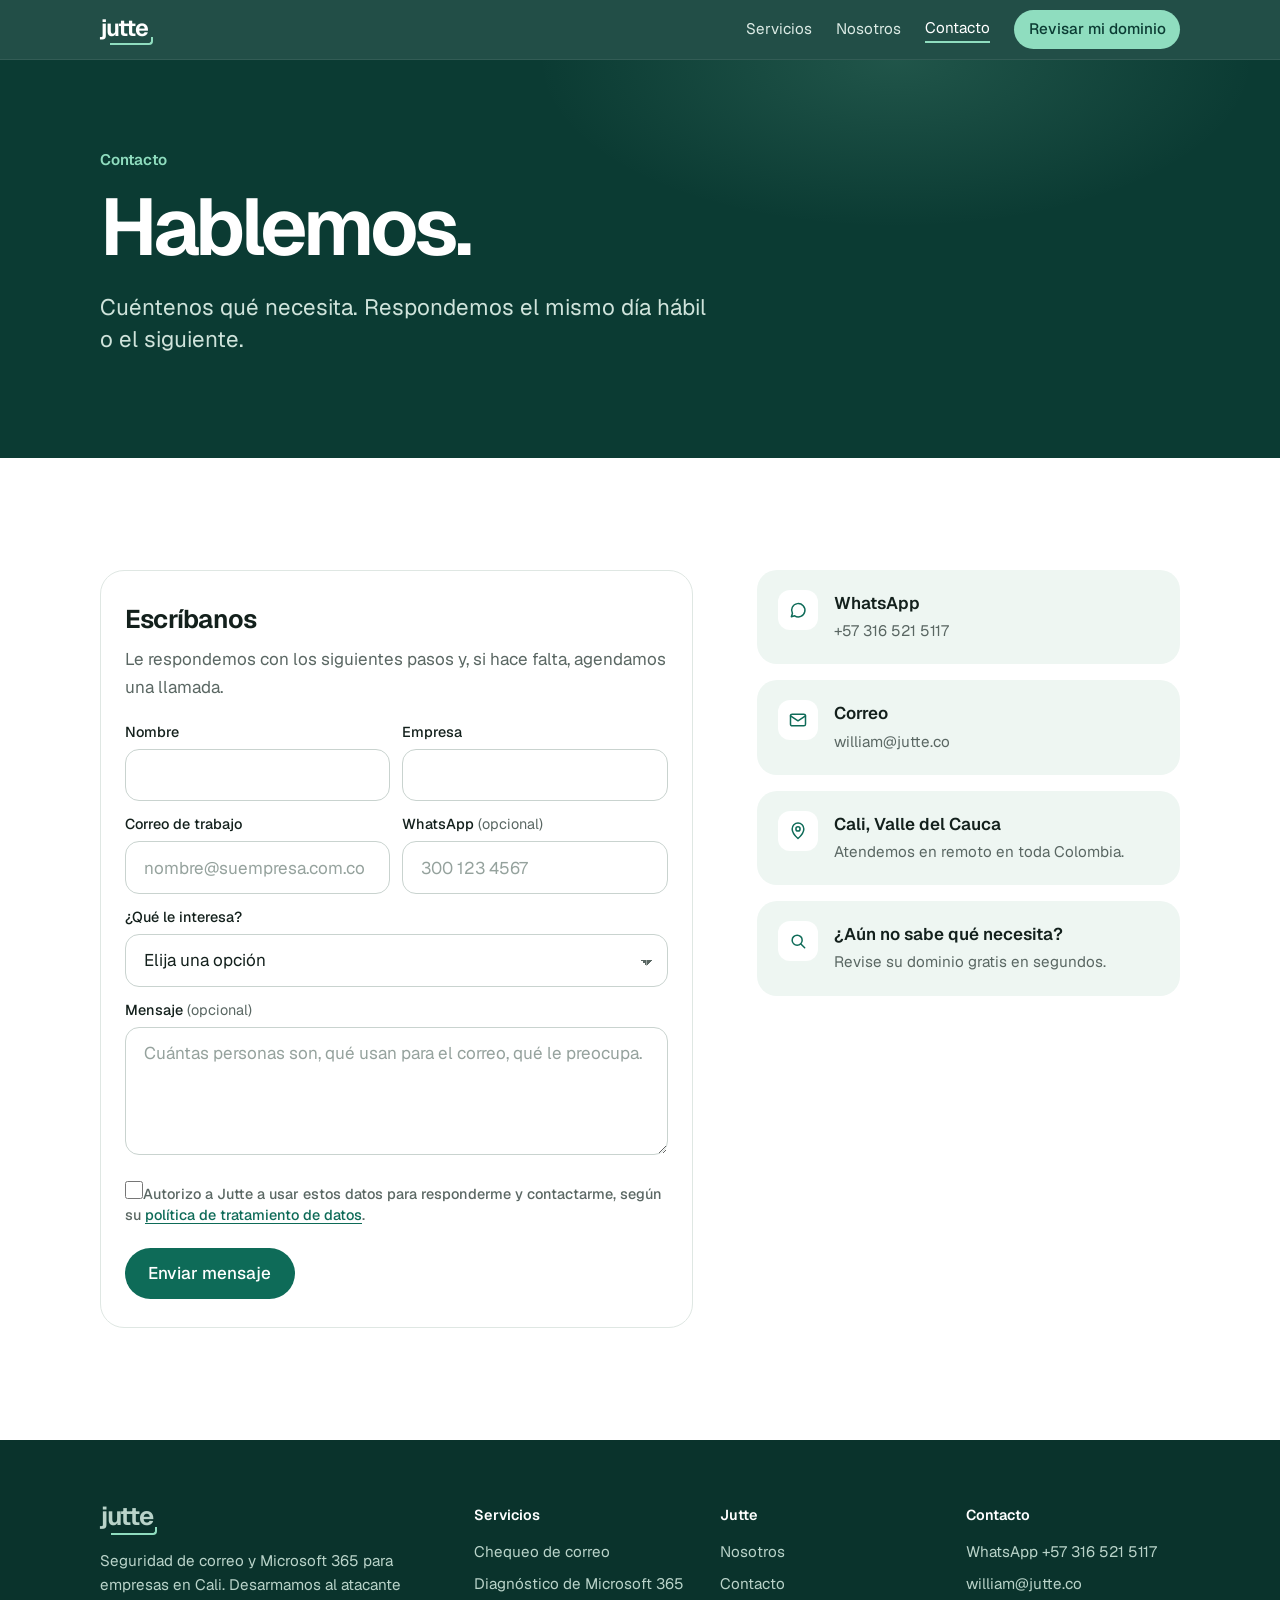
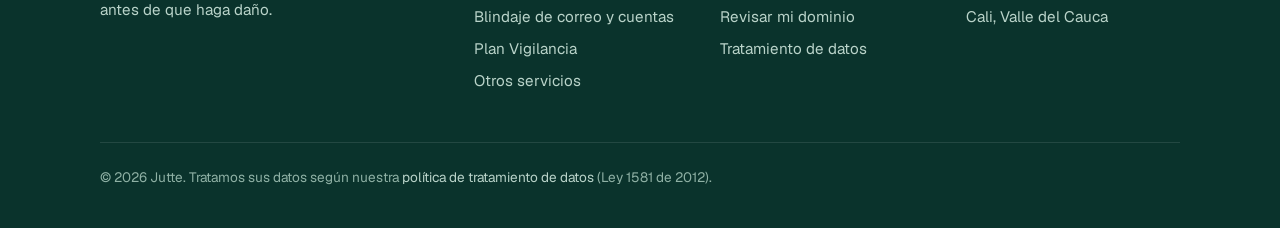
==== contacto.html @ 3c8eb1bf "Sitio de varias páginas: servicios, nosotros, contacto" ====
<!doctype html>
<html lang="es-CO">
<head>
<meta charset="utf-8">
<meta name="viewport" content="width=device-width, initial-scale=1">
<meta http-equiv="Content-Security-Policy" content="default-src 'none'; script-src 'self'; style-src 'self'; font-src 'self'; img-src 'self' data:; connect-src https://dns.google; base-uri 'none'; form-action 'none'">
<meta name="referrer" content="no-referrer">
<title>Contacto | Jutte</title>
<meta name="description" content="Escríbanos por el formulario, WhatsApp o correo. Respondemos el mismo día hábil o el siguiente.">
<link rel="canonical" href="https://jutte.co/contacto.html">
<meta property="og:title" content="Contacto | Jutte">
<meta property="og:description" content="Escríbanos por el formulario, WhatsApp o correo. Respondemos el mismo día hábil o el siguiente.">
<meta property="og:url" content="https://jutte.co/contacto.html">
<meta property="og:locale" content="es_CO">
<meta property="og:type" content="website">
<meta name="theme-color" content="#0B3B33">
<link rel="icon" href="data:image/svg+xml,%3Csvg xmlns='http://www.w3.org/2000/svg' viewBox='0 0 64 64'%3E%3Crect width='64' height='64' rx='14' fill='%230B3B33'/%3E%3Ccircle cx='35' cy='14' r='4.5' fill='%23fff'/%3E%3Cpath d='M35 25v19q0 9-9 9h-4' stroke='%23fff' stroke-width='7' fill='none' stroke-linecap='round'/%3E%3Cpath d='M14 58h30q4 0 4-4v-6' stroke='%238FDDBF' stroke-width='4' fill='none' stroke-linecap='round'/%3E%3C/svg%3E">
<link rel="preload" href="assets/geist.woff2" as="font" type="font/woff2" crossorigin>
<link rel="stylesheet" href="assets/site.css">
<script src="assets/boot.js"></script>
<script src="assets/site.js" defer></script>
</head>
<body>
<a class="skip" href="#main">Saltar al contenido</a>
<header class="site-head">
  <div class="wrap bar">
    <a class="brand" href="./" aria-label="Jutte, inicio">jutte</a>
    <button class="menu-btn" type="button" aria-expanded="false" aria-controls="menu">Menú</button>
    <nav class="menu" id="menu" aria-label="Principal"><a href="servicios.html">Servicios</a><a href="nosotros.html">Nosotros</a><a href="contacto.html" aria-current="page">Contacto</a><a class="pill" href="./#revisar">Revisar mi dominio</a></nav>
  </div>
</header>

<main id="main">
  <section class="page-hero" aria-labelledby="page-title">
    <div class="wrap">
      <p class="kicker">Contacto</p>
      <h1 class="title" id="page-title">Hablemos.</h1>
      <p class="lede">Cuéntenos qué necesita. Respondemos el mismo día hábil o el siguiente.</p>
    </div>
  </section>

  <section class="band" aria-label="Formas de contacto">
    <div class="wrap contact-grid">
      <div class="panel">
        <h2>Escríbanos</h2>
        <p>Le respondemos con los siguientes pasos y, si hace falta, agendamos una llamada.</p>
        <form data-lead="contacto" novalidate>
          <div class="form-grid two">
            <div><label for="c-nombre">Nombre</label><input class="field" id="c-nombre" name="nombre" autocomplete="name"></div>
            <div><label for="c-empresa">Empresa</label><input class="field" id="c-empresa" name="empresa" autocomplete="organization"></div>
            <div><label for="c-correo">Correo de trabajo</label><input class="field" id="c-correo" name="correo" type="email" autocomplete="email" placeholder="nombre@suempresa.com.co"></div>
            <div><label for="c-wa">WhatsApp <span class="opt">(opcional)</span></label><input class="field" id="c-wa" name="whatsapp" type="tel" autocomplete="tel" placeholder="300 123 4567"></div>
            <div class="full"><label for="c-servicio">¿Qué le interesa?</label>
              <select class="field" id="c-servicio" name="servicio">
                <option value="">Elija una opción</option>
                <option value="Chequeo de correo">Chequeo de correo gratis</option>
                <option value="Diagnóstico de Microsoft 365">Diagnóstico de Microsoft 365</option>
                <option value="Blindaje de correo y cuentas">Blindaje de correo y cuentas</option>
                <option value="Plan Vigilancia">Plan Vigilancia</option>
                <option value="Portátiles y celulares protegidos">Portátiles y celulares protegidos</option>
                <option value="Datos confidenciales y Ley 1581">Datos confidenciales y Ley 1581</option>
                <option value="Capacitación para su equipo">Capacitación para su equipo</option>
                <option value="Ayuda ante un incidente">Ayuda ante un incidente</option>
                <option value="Otro">Otro</option>
              </select>
            </div>
            <div class="full"><label for="c-mensaje">Mensaje <span class="opt">(opcional)</span></label><textarea class="field" id="c-mensaje" name="mensaje" placeholder="Cuántas personas son, qué usan para el correo, qué le preocupa."></textarea></div>
            <label class="consent full"><input type="checkbox" name="consentimiento"><span>Autorizo a Jutte a usar estos datos para responderme y contactarme, según su <a href="privacidad.html">política de tratamiento de datos</a>.</span></label>
          </div>
          <p class="msg" role="alert" hidden></p>
          <div class="form-actions"><button class="btn btn-green" type="submit">Enviar mensaje</button></div>
        </form>
        <div class="done" role="status" hidden></div>
      </div>

      <div class="ways">
        <a class="way" href="https://wa.me/573165215117?text=Hola%2C%20quiero%20proteger%20el%20correo%20de%20mi%20empresa." rel="noopener">
          <span class="ico" aria-hidden="true"><svg width="20" height="20" viewBox="0 0 24 24" fill="none" stroke="currentColor" stroke-width="1.8" stroke-linecap="round" stroke-linejoin="round"><path d="M4 20l1.3-3.9A8 8 0 1 1 8 19z"/></svg></span>
          <div><strong>WhatsApp</strong><span>+57 316 521 5117</span></div>
        </a>
        <a class="way" href="mailto:william@jutte.co">
          <span class="ico" aria-hidden="true"><svg width="20" height="20" viewBox="0 0 24 24" fill="none" stroke="currentColor" stroke-width="1.8" stroke-linecap="round" stroke-linejoin="round"><rect x="3" y="5" width="18" height="14" rx="2"/><path d="M3 7l9 6 9-6"/></svg></span>
          <div><strong>Correo</strong><span>william@jutte.co</span></div>
        </a>
        <div class="way">
          <span class="ico" aria-hidden="true"><svg width="20" height="20" viewBox="0 0 24 24" fill="none" stroke="currentColor" stroke-width="1.8" stroke-linecap="round" stroke-linejoin="round"><path d="M12 21s-7-6.2-7-11.5a7 7 0 0 1 14 0C19 14.8 12 21 12 21z"/><circle cx="12" cy="9.5" r="2.5"/></svg></span>
          <div><strong>Cali, Valle del Cauca</strong><span>Atendemos en remoto en toda Colombia.</span></div>
        </div>
        <a class="way" href="./#revisar">
          <span class="ico" aria-hidden="true"><svg width="20" height="20" viewBox="0 0 24 24" fill="none" stroke="currentColor" stroke-width="1.8" stroke-linecap="round" stroke-linejoin="round"><circle cx="11" cy="11" r="6"/><path d="M20 20l-4.5-4.5"/></svg></span>
          <div><strong>¿Aún no sabe qué necesita?</strong><span>Revise su dominio gratis en segundos.</span></div>
        </a>
      </div>
    </div>
  </section>
</main>

<footer class="site-foot">
  <div class="wrap">
    <div class="foot-grid">
      <div>
        <a class="brand" href="./" aria-label="Jutte, inicio">jutte</a>
        <p>Seguridad de correo y Microsoft 365 para empresas en Cali. Desarmamos al atacante antes de que haga daño.</p>
      </div>
      <div>
        <h2>Servicios</h2>
        <ul>
          <li><a href="servicios.html#chequeo">Chequeo de correo</a></li>
          <li><a href="servicios.html#diagnostico">Diagnóstico de Microsoft 365</a></li>
          <li><a href="servicios.html#blindaje">Blindaje de correo y cuentas</a></li>
          <li><a href="servicios.html#vigilancia">Plan Vigilancia</a></li>
          <li><a href="servicios.html#otros">Otros servicios</a></li>
        </ul>
      </div>
      <div>
        <h2>Jutte</h2>
        <ul>
          <li><a href="nosotros.html">Nosotros</a></li>
          <li><a href="contacto.html">Contacto</a></li>
          <li><a href="./#revisar">Revisar mi dominio</a></li>
          <li><a href="privacidad.html">Tratamiento de datos</a></li>
        </ul>
      </div>
      <div>
        <h2>Contacto</h2>
        <ul>
          <li><a href="https://wa.me/573165215117" rel="noopener">WhatsApp +57 316 521 5117</a></li>
          <li><a href="mailto:william@jutte.co">william@jutte.co</a></li>
          <li>Cali, Valle del Cauca</li>
        </ul>
      </div>
    </div>
    <div class="foot-legal">
      <p>© 2026 Jutte. Tratamos sus datos según nuestra <a href="privacidad.html">política de tratamiento de datos</a> (Ley 1581 de 2012).</p>
    </div>
  </div>
</footer>
</body>
</html>
---- assets/site.css ----
@font-face {
  font-family: "Geist";
  src: url(geist.woff2) format("woff2");
  font-weight: 100 900; font-style: normal; font-display: swap;
}
:root {
  --forest: #0B3B33;
  --forest-2: #0F4A40;
  --green: #0E6B58;
  --green-deep: #0A5144;
  --jade: #8FDDBF;
  --mint: #EEF6F2;
  --ink: #13201C;
  --muted: #5A6763;
  --line: #DFE7E3;
  --ok: #12805C;
  --warn: #B45309;
  --bad: #C0261A;
  --head: 3.75rem;
  --sans: "Geist", system-ui, -apple-system, "Segoe UI", Roboto, sans-serif;
}
*, *::before, *::after { box-sizing: border-box; }
html { -webkit-text-size-adjust: 100%; scroll-padding-top: calc(var(--head) + 1rem); }
@media (prefers-reduced-motion: no-preference) { html { scroll-behavior: smooth; } }
body { margin: 0; font: 400 1.0625rem/1.6 var(--sans); color: var(--ink); background: #fff; -webkit-font-smoothing: antialiased; }
a { color: var(--green); text-underline-offset: .18em; }
:focus-visible { outline: 2px solid var(--green); outline-offset: 3px; border-radius: 6px; }
img, svg { max-width: 100%; }
.wrap { max-width: 70rem; margin: 0 auto; padding: 0 1.25rem; }
.narrow { max-width: 46rem; }
.center { text-align: center; margin-left: auto; margin-right: auto; }
h1, h2, h3 { font-weight: 650; letter-spacing: -.035em; margin: 0; }
.mega { font-size: clamp(3.2rem, 13vw, 6.6rem); line-height: .98; letter-spacing: -.05em; }
.big { font-size: clamp(2.2rem, 7.5vw, 4.4rem); line-height: 1.03; letter-spacing: -.045em; }
.title { font-size: clamp(2.6rem, 9vw, 5rem); line-height: 1; letter-spacing: -.05em; }
.lede { font-size: clamp(1.15rem, 2.6vw, 1.4rem); line-height: 1.45; }
.lede-gap { margin: 1.25rem 0 0; max-width: 36rem; }
.center.lede-gap { margin-left: auto; margin-right: auto; }
.muted { color: var(--muted); }
.src { font-size: .85rem; color: var(--muted); }
.kicker { font-size: .95rem; font-weight: 600; color: var(--green); margin: 0 0 .9rem; letter-spacing: 0; }
.skip { position: absolute; left: -999px; top: .5rem; background: #fff; padding: .5rem 1rem; border-radius: 8px; z-index: 50; }
.skip:focus { left: .5rem; }
.sr-only { position: absolute; width: 1px; height: 1px; overflow: hidden; clip: rect(0 0 0 0); white-space: nowrap; }

/* Reveal on scroll */
.js [data-reveal] { opacity: 0; transform: translateY(28px); transition: opacity .9s cubic-bezier(.2,.7,.2,1), transform .9s cubic-bezier(.2,.7,.2,1); }
.js [data-reveal].in { opacity: 1; transform: none; }
.js [data-reveal="2"] { transition-delay: .12s; }
.js [data-reveal="3"] { transition-delay: .24s; }
@media (prefers-reduced-motion: reduce) { .js [data-reveal] { opacity: 1; transform: none; transition: none; } }

/* Buttons */
.btn { display: inline-block; font: 500 1.0625rem/1.2 var(--sans); padding: 1rem 1.5rem; border-radius: 999px; border: 1.5px solid transparent; cursor: pointer; text-decoration: none; text-align: center; }
.btn-green { background: var(--green); color: #fff; }
.btn-green:hover { background: var(--green-deep); }
.btn-jade { background: var(--jade); color: var(--forest); }
.btn-jade:hover { background: #A9E8CF; }
.btn-ghost { color: #fff; border-color: rgba(255,255,255,.4); background: transparent; }
.btn-ghost:hover { border-color: #fff; }
.btn-line { color: var(--ink); border-color: #C9D3CF; background: #fff; }
.btn-line:hover { border-color: var(--green); color: var(--green); }
.btn[disabled] { opacity: .7; cursor: progress; }
.actions { display: flex; flex-wrap: wrap; gap: .75rem; margin-top: 2rem; }
.center .actions, .actions.center { justify-content: center; }
.link-arrow { font-weight: 500; text-decoration: none; }
.link-arrow::after { content: " \203A"; }
.link-arrow:hover { text-decoration: underline; }

/* Header */
.site-head { position: sticky; top: 0; z-index: 30; height: var(--head); background: rgba(11,59,51,.9); -webkit-backdrop-filter: saturate(1.4) blur(14px); backdrop-filter: saturate(1.4) blur(14px); border-bottom: 1px solid rgba(255,255,255,.08); }
.bar { display: flex; align-items: center; justify-content: space-between; height: 100%; gap: 1rem; }
.brand { position: relative; color: #fff; text-decoration: none; font-size: 1.45rem; font-weight: 650; letter-spacing: -.04em; line-height: 1; padding-bottom: .12em; }
.brand::after { content: ""; position: absolute; left: .42em; right: -.18em; bottom: -.1em; height: .32em; border: solid var(--jade); border-width: 0 2.5px 2.5px 0; border-bottom-right-radius: 4px; }
.menu { display: flex; align-items: center; gap: 1.5rem; }
.menu a { color: #DCEBE5; text-decoration: none; font-size: .95rem; }
.menu a:hover, .menu a[aria-current="page"] { color: #fff; }
.menu a[aria-current="page"] { box-shadow: inset 0 -2px 0 var(--jade); padding-bottom: .2rem; }
.menu .pill { color: var(--forest); background: var(--jade); padding: .45rem .9rem; border-radius: 999px; font-weight: 500; box-shadow: none; }
.menu .pill:hover { color: var(--forest); background: #A9E8CF; }
.menu-btn { display: none; background: transparent; border: 1.5px solid rgba(255,255,255,.35); color: #fff; border-radius: 999px; padding: .45rem .9rem; font: 500 .95rem var(--sans); cursor: pointer; }
@media (max-width: 47.99rem) {
  .js .menu-btn { display: inline-flex; align-items: center; gap: .5rem; }
  .js .menu { display: none; position: absolute; top: var(--head); left: 0; right: 0; flex-direction: column; align-items: stretch; gap: 0; background: var(--forest); padding: .5rem 1.25rem 1.25rem; border-bottom: 1px solid rgba(255,255,255,.12); }
  .js .menu.open { display: flex; }
  .js .menu a { padding: .9rem 0; font-size: 1.15rem; border-top: 1px solid rgba(255,255,255,.08); }
  .js .menu a[aria-current="page"] { box-shadow: none; color: var(--jade); }
  .js .menu .pill { text-align: center; margin-top: 1rem; padding: .9rem; border-top: 0; }
}
@media (max-width: 47.99rem) { html:not(.js) .menu { gap: .8rem; flex-wrap: wrap; } html:not(.js) .site-head { height: auto; padding: .6rem 0; } }

/* Hero (home) */
.hero { background: var(--forest); color: #fff; min-height: calc(100svh - var(--head)); display: grid; place-items: center; padding: 4rem 0 5rem; overflow: hidden; position: relative; }
.hero::before { content: ""; position: absolute; inset: auto -20% -55% -20%; height: 90%; background: radial-gradient(closest-side, rgba(143,221,191,.22), transparent 70%); pointer-events: none; }
.hero .wrap { position: relative; }
.hero .mega span { display: block; }
.hero .mega .last { color: var(--jade); }
.hero .lede { color: #CFE3DB; margin: 1.75rem auto 0; max-width: 34rem; }

/* Page hero (inner pages) */
.page-hero { background: var(--forest); color: #fff; padding: 5.5rem 0 5rem; position: relative; overflow: hidden; }
.page-hero::before { content: ""; position: absolute; inset: -60% -10% auto 30%; height: 120%; background: radial-gradient(closest-side, rgba(143,221,191,.16), transparent 70%); pointer-events: none; }
.page-hero .wrap { position: relative; }
.page-hero .kicker { color: var(--jade); }
.page-hero .lede { color: #CFE3DB; margin-top: 1.5rem; max-width: 38rem; }

/* Scroll story */
.story { position: relative; background: #fff; }
.story-intro { padding: 6rem 0 2rem; }
.story-grid { position: relative; }
.stage { position: sticky; top: var(--head); z-index: 2; height: 58svh; display: flex; align-items: center; justify-content: center; background: linear-gradient(#fff 88%, rgba(255,255,255,0)); padding: 1rem 0; }
.steps { position: relative; z-index: 1; padding-bottom: 20svh; }
.step { min-height: 62svh; padding-top: 2rem; }
.step .n { font-size: .9rem; font-weight: 600; color: var(--green); margin: 0 0 .5rem; }
.step h3 { font-size: clamp(1.7rem, 5.2vw, 2.6rem); line-height: 1.08; margin-bottom: .75rem; }
.step p { color: var(--muted); font-size: 1.125rem; margin: 0; max-width: 30rem; }
.js .step { opacity: .25; transition: opacity .4s ease; }
.js .step.active { opacity: 1; }
.mail { width: min(25rem, 100%); border: 1.5px solid var(--line); border-radius: 18px; background: #fff; box-shadow: 0 1px 2px rgba(19,32,28,.05), 0 24px 48px -20px rgba(19,32,28,.28); overflow: hidden; font-size: .875rem; transition: border-color .4s ease; }
.banner { display: flex; gap: .65rem; align-items: flex-start; padding: 0 1rem; max-height: 0; opacity: 0; overflow: hidden; transition: max-height .45s ease, opacity .35s ease, padding .45s ease; }
.banner svg { flex: none; margin-top: .15rem; }
.banner strong { display: block; font-weight: 600; }
.banner span { font-size: .8rem; }
.banner-bad { background: #FDEFED; color: #8A1C12; }
.banner-ok { background: #E3F4EC; color: #0A5144; }
.mail-body { padding: .95rem 1.05rem 1.1rem; transition: opacity .45s ease, filter .45s ease; }
.mail-head { border-bottom: 1px solid var(--line); padding-bottom: .65rem; margin-bottom: .75rem; line-height: 1.55; }
.mail-head div { display: grid; grid-template-columns: 3.6rem 1fr; }
.mail-head > div > span { color: var(--muted); }
.mail-head b { font-weight: 500; overflow-wrap: anywhere; }
.mail p { margin: 0 0 .45rem; }
.mail .blur { color: transparent; text-shadow: 0 0 6px rgba(19,32,28,.4); user-select: none; margin: 0; }
.mark { border-radius: 4px; transition: background-color .4s ease, box-shadow .4s ease; }
.mail[data-step="2"] .hl-from, .mail[data-step="3"] .hl-ask { background: #FFE9A8; box-shadow: 0 0 0 3px #FFE9A8; }
.mail[data-step="4"] { border-color: var(--bad); }
.mail[data-step="4"] .banner-bad, .mail[data-step="5"] .banner-ok { max-height: 7rem; opacity: 1; padding: .8rem 1rem; }
.mail[data-step="5"] { border-color: var(--green); }
.mail[data-step="5"] .mail-body { opacity: .35; filter: grayscale(1); }
@media (min-width: 56rem) {
  .story-grid { display: grid; grid-template-columns: 1fr 1fr; gap: 4rem; }
  .stage { order: 2; height: calc(100svh - var(--head)); background: none; }
  .steps { order: 1; padding: 10svh 0 25svh; }
  .step { min-height: 75svh; display: flex; flex-direction: column; justify-content: center; padding-top: 0; }
  .mail { font-size: .95rem; width: min(28rem, 100%); }
}

/* Dark bands */
.band-dark { background: var(--forest); color: #fff; padding: 7rem 0; }
.band-dark .lede, .band-dark p { color: #CFE3DB; }
.band-mint { background: var(--mint); padding: 7rem 0; }
.band { padding: 7rem 0; }
.num-grid { display: grid; gap: 3rem; margin-top: 4rem; }
.num { font-size: clamp(3.6rem, 12vw, 6rem); font-weight: 650; letter-spacing: -.05em; line-height: 1; color: var(--jade); }
.num-grid p { font-size: 1.1rem; margin: .6rem 0 0; max-width: 20rem; }
.band-dark .src { color: #9DBDB1; margin-top: 3.5rem; }
.band-dark .src a { color: #CFE3DB; }
@media (min-width: 56rem) { .num-grid { grid-template-columns: repeat(3, 1fr); } }

/* Row lists (who it's for, principles) */
.rows { list-style: none; padding: 0; margin: 3.5rem 0 0; }
.rows li { padding: 2rem 0; border-top: 1px solid var(--line); display: grid; gap: .5rem; }
.rows li:last-child { border-bottom: 1px solid var(--line); }
.rows h3 { font-size: clamp(1.6rem, 4.6vw, 2.4rem); color: var(--green); line-height: 1.05; }
.rows p { font-size: 1.15rem; line-height: 1.5; margin: 0; max-width: 38rem; }
@media (min-width: 56rem) { .rows li { grid-template-columns: 18rem 1fr; gap: 2rem; align-items: baseline; } }
.band-dark .rows li { border-color: rgba(255,255,255,.14); }
.band-dark .rows h3 { color: var(--jade); }

/* Service cards (home overview) */
.cards { display: grid; gap: 1rem; margin-top: 3.5rem; }
.card { background: #fff; border: 1px solid var(--line); border-radius: 24px; padding: 1.75rem 1.6rem 1.6rem; display: flex; flex-direction: column; text-decoration: none; color: var(--ink); transition: border-color .2s ease, transform .2s ease; }
a.card:hover { border-color: var(--green); transform: translateY(-2px); }
.card .ico { width: 2.75rem; height: 2.75rem; border-radius: 14px; background: var(--mint); color: var(--green); display: grid; place-items: center; margin-bottom: 1.25rem; }
.card h3 { font-size: 1.35rem; line-height: 1.15; letter-spacing: -.025em; margin-bottom: .5rem; }
.card p { margin: 0 0 1rem; color: var(--muted); }
.card .more { margin-top: auto; font-weight: 500; color: var(--green); }
.band-mint .card { border-color: transparent; }
@media (min-width: 40rem) { .cards { grid-template-columns: 1fr 1fr; } }
@media (min-width: 64rem) { .cards.three { grid-template-columns: repeat(3, 1fr); } }

/* Process steps */
.process { list-style: none; padding: 0; margin: 3.5rem 0 0; display: grid; gap: 1rem; counter-reset: p; }
.process li { counter-increment: p; background: var(--forest-2); border-radius: 24px; padding: 1.75rem 1.6rem; display: flex; flex-direction: column; align-items: flex-start; }
.process li::before { content: counter(p); display: block; font-size: 2.4rem; font-weight: 650; color: var(--jade); letter-spacing: -.04em; line-height: 1; margin-bottom: 1rem; }
.process h3 { font-size: 1.3rem; color: #fff; margin-bottom: .4rem; letter-spacing: -.02em; }
.process p { margin: 0 0 1.1rem; font-size: 1rem; }
.process .tag { display: inline-block; margin-top: auto; font-size: .85rem; color: var(--forest); background: var(--jade); border-radius: 999px; padding: .2rem .7rem; font-weight: 500; }
@media (min-width: 40rem) { .process { grid-template-columns: 1fr 1fr; } }
@media (min-width: 64rem) { .process { grid-template-columns: repeat(4, 1fr); } }

/* Checker */
.check { margin: 2.25rem auto 0; max-width: 36rem; text-align: left; }
.check label { display: block; font-weight: 500; margin-bottom: .55rem; }
.check-row { display: flex; flex-wrap: wrap; gap: .6rem; }
.field { font: 400 1.0625rem/1.3 var(--sans); padding: .9rem 1.1rem; border: 1.5px solid #C9D3CF; border-radius: 14px; background: #fff; color: var(--ink); width: 100%; }
.field:focus { border-color: var(--green); outline: none; box-shadow: 0 0 0 4px rgba(14,107,88,.15); }
.field::placeholder { color: #95A29D; }
.check .field { flex: 1 1 15rem; width: auto; min-width: 0; border-radius: 999px; padding: 1rem 1.25rem; font-size: 1.125rem; }
.fine { font-size: .85rem; color: var(--muted); margin: .8rem 0 0; padding-left: .25rem; }
.msg { margin: .9rem 0 0; padding: .8rem 1rem; border: 1px solid #F3C7C1; background: #FDF1EF; color: #7A1A12; border-radius: 14px; font-size: .95rem; }
.msg[hidden] { display: none; }

.result { border: 1px solid var(--line); border-radius: 24px; margin: 1.75rem auto 0; padding: 1.6rem 1.5rem 1.5rem; max-width: 36rem; background: #fff; text-align: left; box-shadow: 0 24px 48px -28px rgba(19,32,28,.3); }
.result[hidden] { display: none; }
.level { display: inline-flex; align-items: center; gap: .5rem; font-weight: 600; font-size: .95rem; border-radius: 999px; padding: .3rem .8rem; }
.level::before { content: ""; width: .6rem; height: .6rem; border-radius: 50%; background: currentColor; }
.level-alto { color: #8A1C12; background: #FDEFED; }
.level-medio { color: #7A3E06; background: #FDF3E3; }
.level-bajo { color: #0A5144; background: #E3F4EC; }
.result h2 { font-size: 1.45rem; line-height: 1.25; letter-spacing: -.025em; margin: .9rem 0 .5rem; }
.result .sub { color: var(--muted); margin: 0; }
.meter { display: flex; gap: .35rem; margin: 1.25rem 0 .5rem; }
.meter span { flex: 1; height: .5rem; border-radius: 99px; background: var(--line); }
.meter.alto span:nth-child(1) { background: var(--bad); }
.meter.medio span:nth-child(2) { background: var(--warn); }
.meter.bajo span:nth-child(3) { background: var(--ok); }
.meter-cap { display: flex; justify-content: space-between; font-size: .8rem; color: var(--muted); margin: 0; }
.weak { margin: 1.25rem 0 0; font-weight: 500; }
.gate { margin-top: 1.5rem; padding-top: 1.5rem; border-top: 1px solid var(--line); }
.gate h3 { font-size: 1.15rem; letter-spacing: -.015em; margin-bottom: .35rem; }
.gate > p { margin: 0 0 1rem; color: var(--muted); }
.form-grid { display: grid; gap: .75rem; }
.form-grid label { display: block; font-size: .9rem; font-weight: 500; margin-bottom: .3rem; }
.form-grid .opt { font-weight: 400; color: var(--muted); }
@media (min-width: 34rem) { .form-grid.two { grid-template-columns: 1fr 1fr; } .form-grid .full { grid-column: 1 / -1; } }
.consent { display: flex; gap: .65rem; align-items: flex-start; font-size: .875rem; color: var(--muted); line-height: 1.45; margin: .25rem 0 0; }
.consent input { width: 1.15rem; height: 1.15rem; margin: .1rem 0 0; accent-color: var(--green); flex: none; }
.form-actions { display: flex; flex-wrap: wrap; gap: .75rem; align-items: center; margin-top: 1.1rem; }
.form-actions .btn { padding: .9rem 1.4rem; }
.done { margin-top: 1rem; padding: 1rem 1.1rem; border-radius: 14px; background: #E3F4EC; color: #0A5144; }
.done[hidden] { display: none; }
textarea.field { min-height: 8rem; resize: vertical; }
select.field { appearance: none; background-image: linear-gradient(45deg, transparent 50%, var(--muted) 50%), linear-gradient(135deg, var(--muted) 50%, transparent 50%); background-position: calc(100% - 1.25rem) 55%, calc(100% - .9rem) 55%; background-size: .35rem .35rem; background-repeat: no-repeat; padding-right: 2.5rem; }
@media (prefers-reduced-motion: no-preference) {
  .result.reveal > * { animation: rise .45s ease-out both; }
  .result.reveal > *:nth-child(2) { animation-delay: .06s; }
  .result.reveal > *:nth-child(3) { animation-delay: .12s; }
  .result.reveal > *:nth-child(n+4) { animation-delay: .18s; }
  @keyframes rise { from { opacity: 0; transform: translateY(8px); } to { opacity: 1; transform: none; } }
}

/* Services page */
.svc { padding: 3.5rem 0; border-top: 1px solid var(--line); display: grid; gap: 1.5rem; }
.svc:first-of-type { border-top: 0; }
.svc .n { font-size: .9rem; font-weight: 600; color: var(--green); margin: 0 0 .6rem; }
.svc h2 { font-size: clamp(1.9rem, 5.5vw, 2.8rem); line-height: 1.05; letter-spacing: -.04em; }
.svc .lead { font-size: 1.2rem; line-height: 1.5; margin: .9rem 0 0; max-width: 34rem; }
.svc ul { margin: 0; padding: 0; list-style: none; }
.svc li { padding: .55rem 0 .55rem 1.7rem; position: relative; border-bottom: 1px solid var(--line); }
.svc li:last-child { border-bottom: 0; }
.svc li::before { content: ""; position: absolute; left: .2rem; top: 1.05rem; width: .7rem; height: .4rem; border: solid var(--green); border-width: 0 0 2px 2px; transform: rotate(-45deg); }
.price-box { background: var(--mint); border-radius: 22px; padding: 1.5rem 1.5rem 1.4rem; align-self: start; }
.price-box .price { font-size: clamp(1.9rem, 5vw, 2.4rem); font-weight: 650; letter-spacing: -.04em; line-height: 1.05; margin: 0 0 .25rem; }
.price-box .price small { font-size: .9rem; font-weight: 500; letter-spacing: 0; color: var(--muted); }
.price-box .time { color: var(--muted); margin: 0 0 1rem; font-size: .95rem; }
.tiers { display: grid; grid-template-columns: 1fr max-content; gap: .3rem 1.25rem; margin: 0 0 1.1rem; font-size: .95rem; }
.tiers dt { color: var(--muted); }
.tiers dd { margin: 0; font-weight: 500; font-variant-numeric: tabular-nums; text-align: right; }
.price-box .btn { width: 100%; padding: .85rem 1rem; }
.price-free { background: var(--forest); color: #fff; }
.price-free .price { color: var(--jade); }
.price-free .time { color: #CFE3DB; }
@media (min-width: 56rem) { .svc { grid-template-columns: 1.35fr 1fr; gap: 3rem; } .svc .body { display: grid; gap: 1.5rem; } }
.svc-mini { display: grid; gap: 1rem; margin-top: 3rem; }
.svc-mini .card .price-tag { margin-top: auto; font-size: .9rem; color: var(--muted); }
@media (min-width: 40rem) { .svc-mini { grid-template-columns: 1fr 1fr; } }
.launch { margin-top: 1rem; padding: 1.5rem 1.75rem; border: 1.5px solid var(--green); border-radius: 24px; }
.launch p { margin: 0 0 .4rem; }
.launch p:last-child { margin: 0; color: var(--muted); }
.launch strong { color: var(--green); font-weight: 600; }

/* FAQ */
.faq { margin-top: 3rem; border-top: 1px solid var(--line); }
.faq details { border-bottom: 1px solid var(--line); }
.faq summary { cursor: pointer; list-style: none; padding: 1.35rem 2.5rem 1.35rem 0; font-size: 1.2rem; font-weight: 500; letter-spacing: -.015em; position: relative; }
.faq summary::-webkit-details-marker { display: none; }
.faq summary::after { content: ""; position: absolute; right: .5rem; top: 1.65rem; width: .6rem; height: .6rem; border: solid var(--green); border-width: 0 2px 2px 0; transform: rotate(45deg); transition: transform .2s ease; }
.faq details[open] summary::after { transform: rotate(-135deg); top: 1.9rem; }
.faq details p { margin: 0 0 1.35rem; color: var(--muted); max-width: 44rem; }

/* Name / jitte */
.jitte { display: block; width: 100%; max-width: 52rem; height: auto; margin: 3.5rem auto 3rem; }
.js .jitte .draw { stroke-dasharray: 1; stroke-dashoffset: 1; transition: stroke-dashoffset 1.8s cubic-bezier(.4,0,.2,1); }
.js .jitte .draw.d2 { transition-delay: .9s; transition-duration: 1s; }
.js .jitte .env { opacity: 0; transform: translateY(-30px) rotate(-6deg); transform-origin: 470px 40px; transition: opacity .6s ease 1.6s, transform .7s cubic-bezier(.2,1.4,.4,1) 1.6s; }
.js .jitte.in .draw { stroke-dashoffset: 0; }
.js .jitte.in .env { opacity: 1; transform: rotate(-6deg); }
@media (prefers-reduced-motion: reduce) { .js .jitte .draw { stroke-dashoffset: 0; transition: none; } .js .jitte .env { opacity: 1; transform: rotate(-6deg); transition: none; } }
.prose p { font-size: 1.2rem; line-height: 1.55; margin: 1.25rem 0 0; }

/* Contact */
.contact-grid { display: grid; gap: 2.5rem; }
@media (min-width: 56rem) { .contact-grid { grid-template-columns: 1.4fr 1fr; gap: 4rem; } }
.panel { border: 1px solid var(--line); border-radius: 24px; padding: 1.75rem 1.5rem; }
.panel h2 { font-size: 1.6rem; letter-spacing: -.03em; margin-bottom: .4rem; }
.panel > p { color: var(--muted); margin: 0 0 1.25rem; }
.ways { display: grid; gap: 1rem; align-content: start; }
.way { display: flex; gap: 1rem; align-items: flex-start; padding: 1.25rem 1.35rem; border-radius: 20px; background: var(--mint); text-decoration: none; color: var(--ink); }
a.way:hover { background: #E2F0E9; }
.way .ico { width: 2.5rem; height: 2.5rem; border-radius: 12px; background: #fff; color: var(--green); display: grid; place-items: center; flex: none; }
.way strong { display: block; font-weight: 600; }
.way span { color: var(--muted); font-size: .95rem; overflow-wrap: anywhere; }

/* Policy document */
.doc { padding: 4rem 0 5rem; }
.doc h2 { font-size: 1.5rem; letter-spacing: -.025em; margin: 2.75rem 0 .75rem; }
.doc p, .doc li { line-height: 1.65; }
.doc .meta { color: var(--muted); margin: 0 0 2rem; }
.doc dl { display: grid; grid-template-columns: max-content 1fr; gap: .5rem 1.5rem; margin: 0; }
.doc dt { color: var(--muted); }
.doc dd { margin: 0; }
.doc .note { background: var(--mint); border-radius: 18px; padding: 1.25rem 1.4rem; }
.doc .note p { margin: 0; }
@media (max-width: 34rem) { .doc dl { grid-template-columns: 1fr; gap: .1rem; } .doc dd { margin-bottom: .75rem; } }

/* Close + footer */
.close { background: var(--forest); color: #fff; padding: 7rem 0; position: relative; overflow: hidden; }
.close::before { content: ""; position: absolute; inset: -40% -20% auto -20%; height: 90%; background: radial-gradient(closest-side, rgba(143,221,191,.18), transparent 70%); pointer-events: none; }
.close .wrap { position: relative; }
.close .lede { color: #CFE3DB; margin: 1.5rem auto 0; max-width: 32rem; }
.site-foot { background: #0A332C; color: #B9D3C9; padding: 4rem 0 2.5rem; font-size: .95rem; }
.foot-grid { display: grid; gap: 2rem; }
.site-foot .brand { font-size: 1.6rem; display: inline-block; margin-bottom: 1rem; }
.site-foot h2 { font-size: .9rem; font-weight: 600; letter-spacing: 0; color: #fff; margin: 0 0 .8rem; }
.site-foot ul { list-style: none; padding: 0; margin: 0; display: grid; gap: .5rem; }
.site-foot a { color: #B9D3C9; text-decoration: none; }
.site-foot a:hover { color: #fff; text-decoration: underline; }
.site-foot p { margin: 0; max-width: 22rem; }
.foot-legal { border-top: 1px solid rgba(255,255,255,.1); margin-top: 3rem; padding-top: 1.5rem; font-size: .85rem; color: #8FB1A5; }
.foot-legal p { max-width: none; }
@media (min-width: 48rem) { .foot-grid { grid-template-columns: 1.6fr 1fr 1fr 1fr; } }
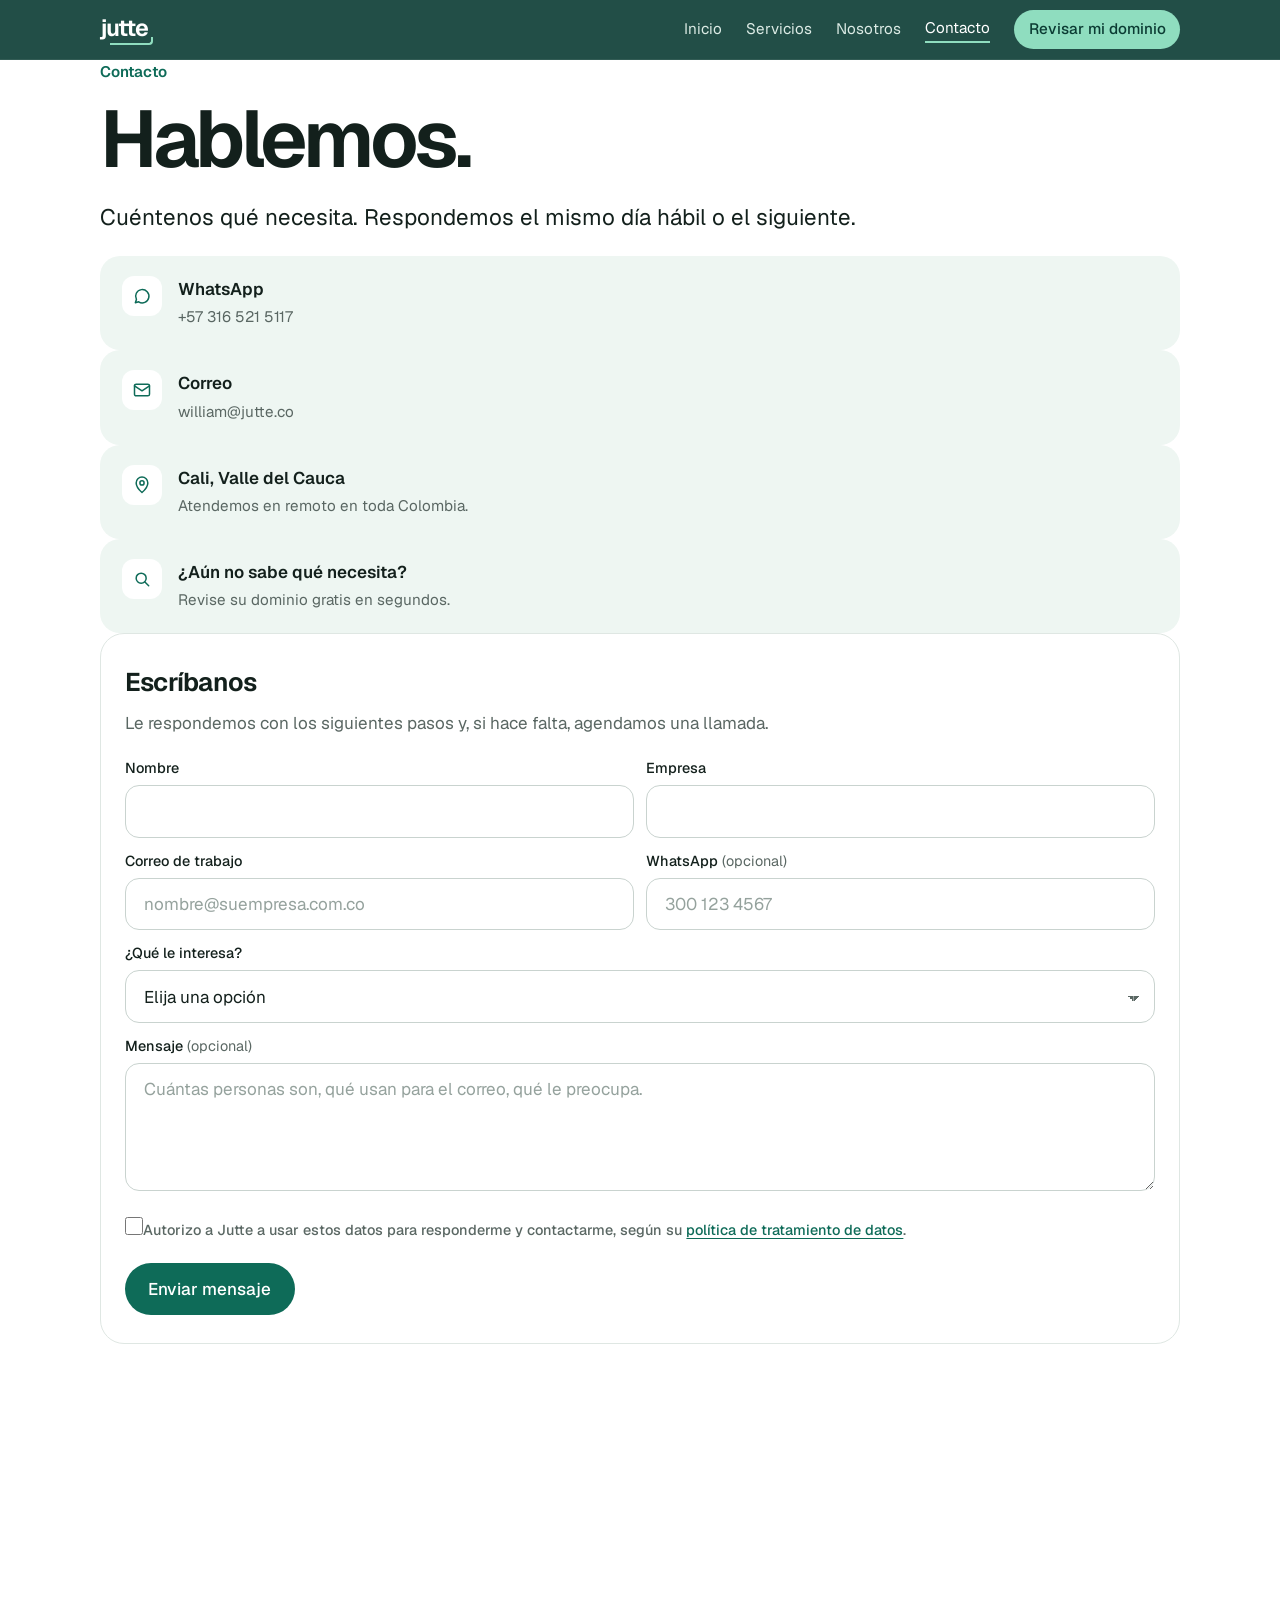
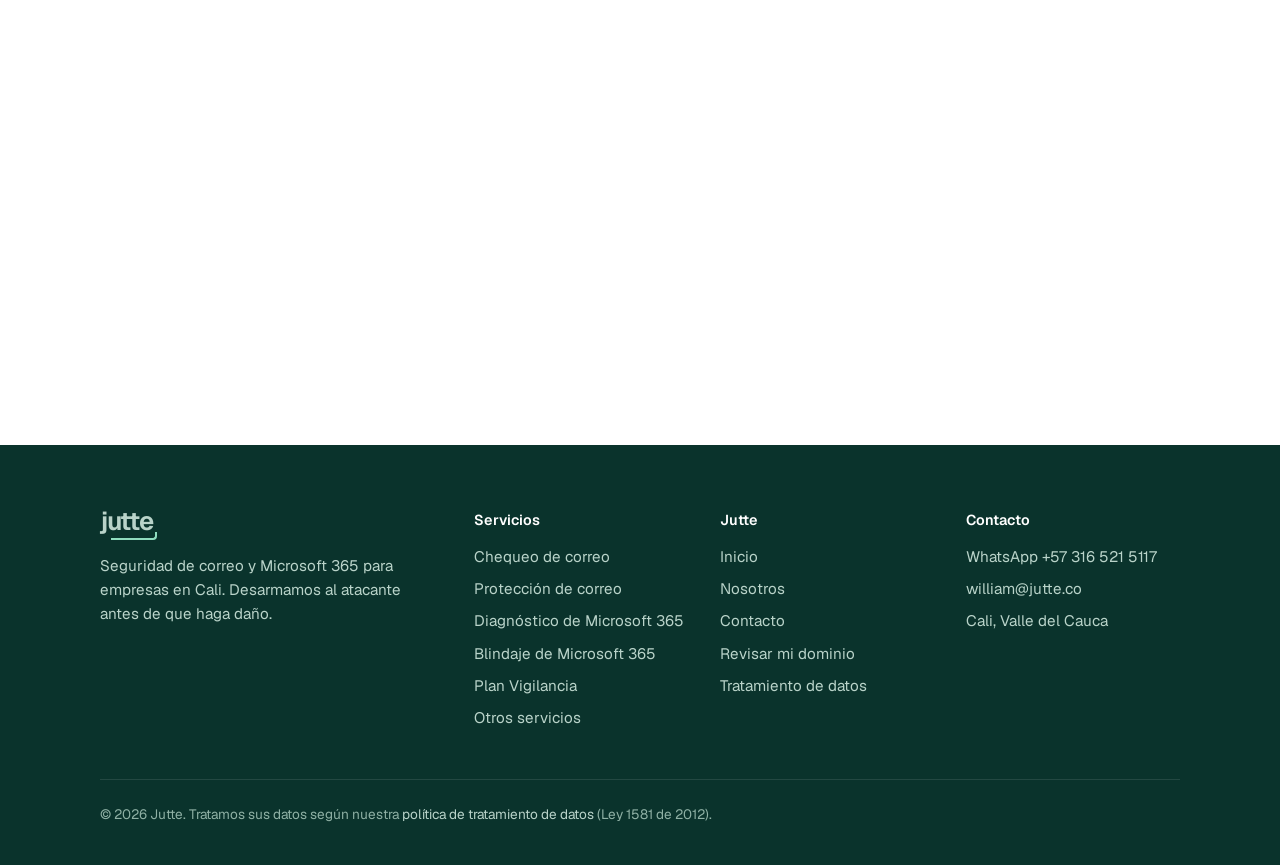
==== commit ff6013f9: "Services ladder, new page layouts, Inicio link" ====
--- a/contacto.html
+++ b/contacto.html
@@ -26,21 +26,37 @@
   <div class="wrap bar">
     <a class="brand" href="./" aria-label="Jutte, inicio">jutte</a>
     <button class="menu-btn" type="button" aria-expanded="false" aria-controls="menu">Menú</button>
-    <nav class="menu" id="menu" aria-label="Principal"><a href="servicios.html">Servicios</a><a href="nosotros.html">Nosotros</a><a href="contacto.html" aria-current="page">Contacto</a><a class="pill" href="./#revisar">Revisar mi dominio</a></nav>
+    <nav class="menu" id="menu" aria-label="Principal"><a href="./">Inicio</a><a href="servicios.html">Servicios</a><a href="nosotros.html">Nosotros</a><a href="contacto.html" aria-current="page">Contacto</a><a class="pill" href="./#revisar">Revisar mi dominio</a></nav>
   </div>
 </header>
 
 <main id="main">
-  <section class="page-hero" aria-labelledby="page-title">
+  <section class="contact-hero" aria-labelledby="page-title">
     <div class="wrap">
-      <p class="kicker">Contacto</p>
-      <h1 class="title" id="page-title">Hablemos.</h1>
-      <p class="lede">Cuéntenos qué necesita. Respondemos el mismo día hábil o el siguiente.</p>
-    </div>
-  </section>
+      <div>
+        <p class="kicker">Contacto</p>
+        <h1 class="title" id="page-title">Hablemos.</h1>
+        <p class="lede">Cuéntenos qué necesita. Respondemos el mismo día hábil o el siguiente.</p>
+        <div class="ways-dark">
+          <a class="way" href="https://wa.me/573165215117?text=Hola%2C%20quiero%20proteger%20el%20correo%20de%20mi%20empresa." rel="noopener">
+            <span class="ico" aria-hidden="true"><svg width="20" height="20" viewBox="0 0 24 24" fill="none" stroke="currentColor" stroke-width="1.8" stroke-linecap="round" stroke-linejoin="round"><path d="M4 20l1.3-3.9A8 8 0 1 1 8 19z"/></svg></span>
+            <div><strong>WhatsApp</strong><span>+57 316 521 5117</span></div>
+          </a>
+          <a class="way" href="mailto:william@jutte.co">
+            <span class="ico" aria-hidden="true"><svg width="20" height="20" viewBox="0 0 24 24" fill="none" stroke="currentColor" stroke-width="1.8" stroke-linecap="round" stroke-linejoin="round"><rect x="3" y="5" width="18" height="14" rx="2"/><path d="M3 7l9 6 9-6"/></svg></span>
+            <div><strong>Correo</strong><span>william@jutte.co</span></div>
+          </a>
+          <div class="way">
+            <span class="ico" aria-hidden="true"><svg width="20" height="20" viewBox="0 0 24 24" fill="none" stroke="currentColor" stroke-width="1.8" stroke-linecap="round" stroke-linejoin="round"><path d="M12 21s-7-6.2-7-11.5a7 7 0 0 1 14 0C19 14.8 12 21 12 21z"/><circle cx="12" cy="9.5" r="2.5"/></svg></span>
+            <div><strong>Cali, Valle del Cauca</strong><span>Atendemos en remoto en toda Colombia.</span></div>
+          </div>
+          <a class="way" href="./#revisar">
+            <span class="ico" aria-hidden="true"><svg width="20" height="20" viewBox="0 0 24 24" fill="none" stroke="currentColor" stroke-width="1.8" stroke-linecap="round" stroke-linejoin="round"><circle cx="11" cy="11" r="6"/><path d="M20 20l-4.5-4.5"/></svg></span>
+            <div><strong>¿Aún no sabe qué necesita?</strong><span>Revise su dominio gratis en segundos.</span></div>
+          </a>
+        </div>
+      </div>
 
-  <section class="band" aria-label="Formas de contacto">
-    <div class="wrap contact-grid">
       <div class="panel">
         <h2>Escríbanos</h2>
         <p>Le respondemos con los siguientes pasos y, si hace falta, agendamos una llamada.</p>
@@ -54,8 +70,9 @@
               <select class="field" id="c-servicio" name="servicio">
                 <option value="">Elija una opción</option>
                 <option value="Chequeo de correo">Chequeo de correo gratis</option>
+                <option value="Protección de correo">Protección de correo</option>
                 <option value="Diagnóstico de Microsoft 365">Diagnóstico de Microsoft 365</option>
-                <option value="Blindaje de correo y cuentas">Blindaje de correo y cuentas</option>
+                <option value="Blindaje de Microsoft 365">Blindaje de Microsoft 365</option>
                 <option value="Plan Vigilancia">Plan Vigilancia</option>
                 <option value="Portátiles y celulares protegidos">Portátiles y celulares protegidos</option>
                 <option value="Datos confidenciales y Ley 1581">Datos confidenciales y Ley 1581</option>
@@ -72,25 +89,17 @@
         </form>
         <div class="done" role="status" hidden></div>
       </div>
+    </div>
+  </section>
 
-      <div class="ways">
-        <a class="way" href="https://wa.me/573165215117?text=Hola%2C%20quiero%20proteger%20el%20correo%20de%20mi%20empresa." rel="noopener">
-          <span class="ico" aria-hidden="true"><svg width="20" height="20" viewBox="0 0 24 24" fill="none" stroke="currentColor" stroke-width="1.8" stroke-linecap="round" stroke-linejoin="round"><path d="M4 20l1.3-3.9A8 8 0 1 1 8 19z"/></svg></span>
-          <div><strong>WhatsApp</strong><span>+57 316 521 5117</span></div>
-        </a>
-        <a class="way" href="mailto:william@jutte.co">
-          <span class="ico" aria-hidden="true"><svg width="20" height="20" viewBox="0 0 24 24" fill="none" stroke="currentColor" stroke-width="1.8" stroke-linecap="round" stroke-linejoin="round"><rect x="3" y="5" width="18" height="14" rx="2"/><path d="M3 7l9 6 9-6"/></svg></span>
-          <div><strong>Correo</strong><span>william@jutte.co</span></div>
-        </a>
-        <div class="way">
-          <span class="ico" aria-hidden="true"><svg width="20" height="20" viewBox="0 0 24 24" fill="none" stroke="currentColor" stroke-width="1.8" stroke-linecap="round" stroke-linejoin="round"><path d="M12 21s-7-6.2-7-11.5a7 7 0 0 1 14 0C19 14.8 12 21 12 21z"/><circle cx="12" cy="9.5" r="2.5"/></svg></span>
-          <div><strong>Cali, Valle del Cauca</strong><span>Atendemos en remoto en toda Colombia.</span></div>
-        </div>
-        <a class="way" href="./#revisar">
-          <span class="ico" aria-hidden="true"><svg width="20" height="20" viewBox="0 0 24 24" fill="none" stroke="currentColor" stroke-width="1.8" stroke-linecap="round" stroke-linejoin="round"><circle cx="11" cy="11" r="6"/><path d="M20 20l-4.5-4.5"/></svg></span>
-          <div><strong>¿Aún no sabe qué necesita?</strong><span>Revise su dominio gratis en segundos.</span></div>
-        </a>
-      </div>
+  <section class="band" aria-labelledby="after-title">
+    <div class="wrap narrow">
+      <h2 class="big" id="after-title" data-reveal>Qué pasa después.</h2>
+      <ol class="timeline">
+        <li data-reveal><span class="dot" aria-hidden="true">1</span><h3>Le respondemos</h3><p>El mismo día hábil o el siguiente, por el medio que prefiera.</p></li>
+        <li data-reveal><span class="dot" aria-hidden="true">2</span><h3>Revisamos su caso</h3><p>Hacemos el chequeo gratis de su dominio y le contamos lo que vemos en una llamada de 20 minutos.</p></li>
+        <li data-reveal><span class="dot" aria-hidden="true">3</span><h3>Le proponemos un paso</h3><p>Con precio fijo y por escrito. Si no le sirve, no pasa nada.</p></li>
+      </ol>
     </div>
   </section>
 </main>
@@ -106,8 +115,9 @@
         <h2>Servicios</h2>
         <ul>
           <li><a href="servicios.html#chequeo">Chequeo de correo</a></li>
+          <li><a href="servicios.html#correo">Protección de correo</a></li>
           <li><a href="servicios.html#diagnostico">Diagnóstico de Microsoft 365</a></li>
-          <li><a href="servicios.html#blindaje">Blindaje de correo y cuentas</a></li>
+          <li><a href="servicios.html#blindaje">Blindaje de Microsoft 365</a></li>
           <li><a href="servicios.html#vigilancia">Plan Vigilancia</a></li>
           <li><a href="servicios.html#otros">Otros servicios</a></li>
         </ul>
@@ -115,6 +125,7 @@
       <div>
         <h2>Jutte</h2>
         <ul>
+          <li><a href="./">Inicio</a></li>
           <li><a href="nosotros.html">Nosotros</a></li>
           <li><a href="contacto.html">Contacto</a></li>
           <li><a href="./#revisar">Revisar mi dominio</a></li>
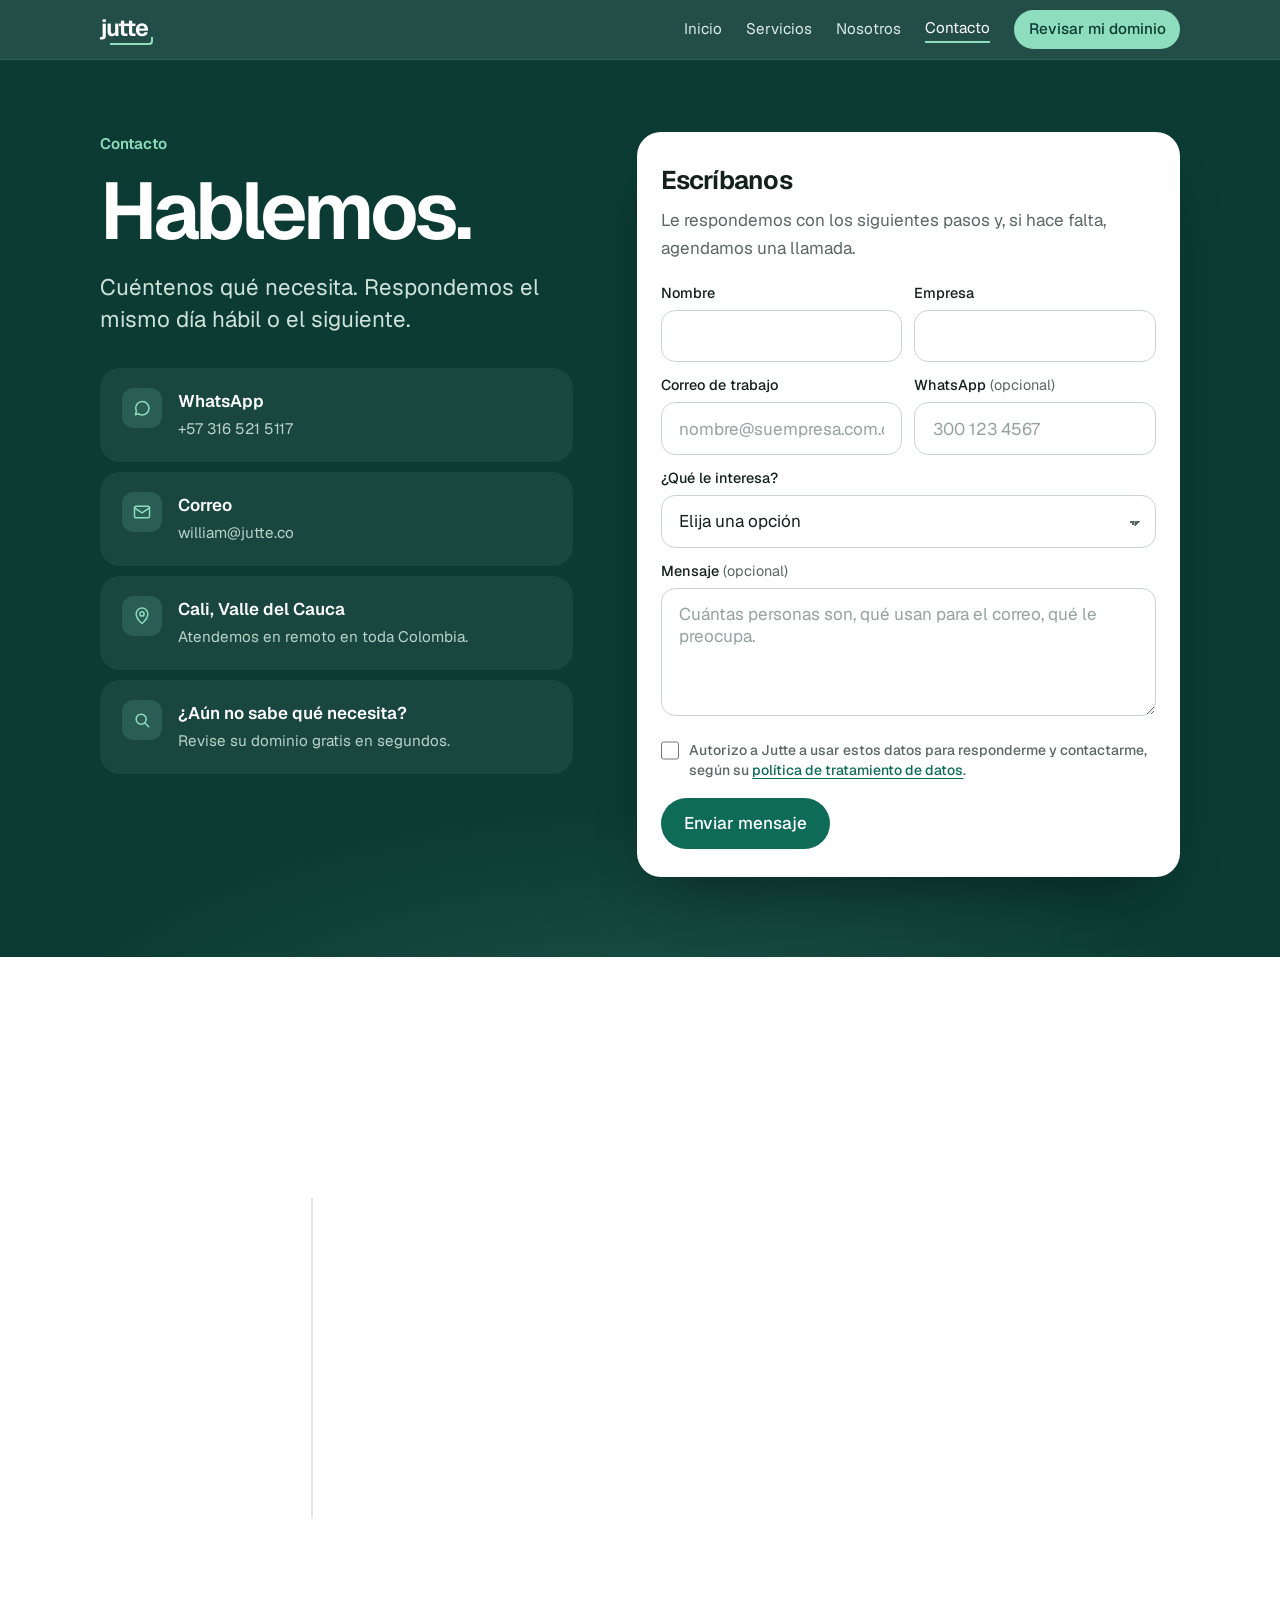
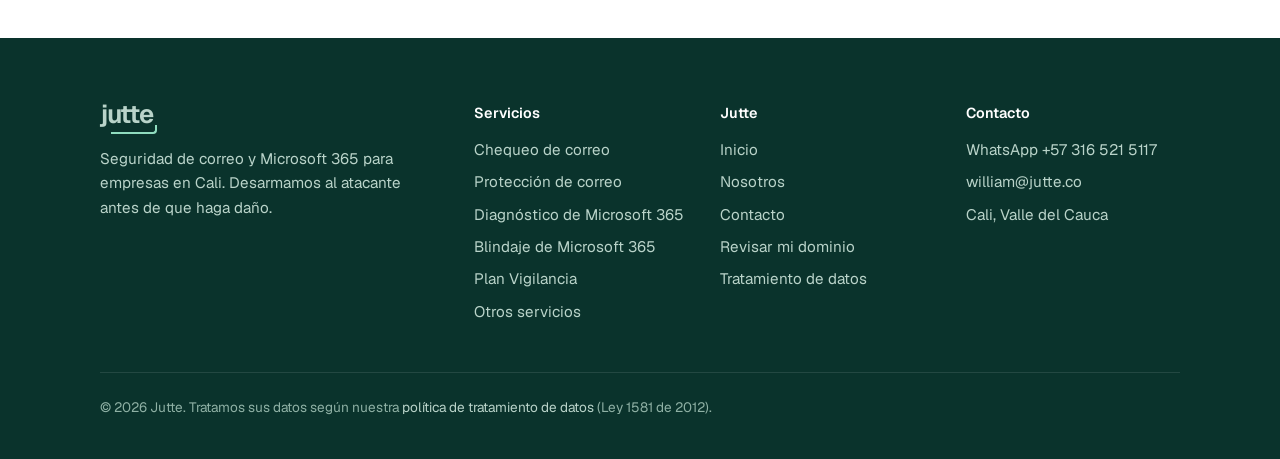
==== commit 894ac3c8: "Allow lookup log endpoint in CSP" ====
--- a/contacto.html
+++ b/contacto.html
@@ -3,7 +3,7 @@
 <head>
 <meta charset="utf-8">
 <meta name="viewport" content="width=device-width, initial-scale=1">
-<meta http-equiv="Content-Security-Policy" content="default-src 'none'; script-src 'self'; style-src 'self'; font-src 'self'; img-src 'self' data:; connect-src https://dns.google; base-uri 'none'; form-action 'none'">
+<meta http-equiv="Content-Security-Policy" content="default-src 'none'; script-src 'self'; style-src 'self'; font-src 'self'; img-src 'self' data:; connect-src https://dns.google https://jutte-consultas.azurewebsites.net; base-uri 'none'; form-action 'none'">
 <meta name="referrer" content="no-referrer">
 <title>Contacto | Jutte</title>
 <meta name="description" content="Escríbanos por el formulario, WhatsApp o correo. Respondemos el mismo día hábil o el siguiente.">
--- a/assets/site.css
+++ b/assets/site.css
@@ -223,7 +223,7 @@
 .form-grid label { display: block; font-size: .9rem; font-weight: 500; margin-bottom: .3rem; }
 .form-grid .opt { font-weight: 400; color: var(--muted); }
 @media (min-width: 34rem) { .form-grid.two { grid-template-columns: 1fr 1fr; } .form-grid .full { grid-column: 1 / -1; } }
-.consent { display: flex; gap: .65rem; align-items: flex-start; font-size: .875rem; color: var(--muted); line-height: 1.45; margin: .25rem 0 0; }
+.consent, .form-grid .consent { display: flex; gap: .65rem; align-items: flex-start; font-size: .875rem; color: var(--muted); line-height: 1.45; margin: .25rem 0 0; }
 .consent input { width: 1.15rem; height: 1.15rem; margin: .1rem 0 0; accent-color: var(--green); flex: none; }
 .form-actions { display: flex; flex-wrap: wrap; gap: .75rem; align-items: center; margin-top: 1.1rem; }
 .form-actions .btn { padding: .9rem 1.4rem; }
@@ -329,3 +329,99 @@
 .foot-legal { border-top: 1px solid rgba(255,255,255,.1); margin-top: 3rem; padding-top: 1.5rem; font-size: .85rem; color: #8FB1A5; }
 .foot-legal p { max-width: none; }
 @media (min-width: 48rem) { .foot-grid { grid-template-columns: 1.6fr 1fr 1fr 1fr; } }
+
+/* Route (servicios) */
+.route { list-style: none; padding: 0; margin: 2rem 0 2.5rem; display: grid; gap: .75rem; counter-reset: r; }
+.route li { counter-increment: r; display: flex; gap: .9rem; align-items: center; padding: 1rem 1.2rem; border-radius: 18px; background: var(--mint); }
+.route li::before { content: counter(r); flex: none; width: 2.2rem; height: 2.2rem; border-radius: 50%; background: var(--green); color: #fff; display: grid; place-items: center; font-weight: 600; }
+.route strong { display: block; font-weight: 600; }
+.route span { color: var(--muted); font-size: .95rem; }
+@media (min-width: 56rem) { .route { grid-template-columns: repeat(3, 1fr); } }
+
+/* Plans grid */
+.plans { display: grid; gap: 1rem; align-items: stretch; }
+@media (min-width: 40rem) { .plans { grid-template-columns: 1fr 1fr; } }
+@media (min-width: 72rem) { .plans { grid-template-columns: repeat(4, 1fr); } }
+.plan { border: 1.5px solid var(--line); border-radius: 24px; padding: 1.6rem 1.4rem 1.4rem; display: flex; flex-direction: column; background: #fff; scroll-margin-top: calc(var(--head) + 1rem); }
+.plan .tag { align-self: flex-start; font-size: .8rem; font-weight: 600; color: var(--green); background: var(--mint); border-radius: 999px; padding: .25rem .7rem; margin-bottom: 1rem; }
+.plan h3 { font-size: 1.35rem; line-height: 1.15; letter-spacing: -.025em; }
+.plan .for { color: var(--muted); margin: .5rem 0 1.1rem; font-size: .97rem; min-height: 3em; }
+.plan .price { font-size: 2rem; font-weight: 650; letter-spacing: -.04em; line-height: 1; margin: 0; }
+.plan .unit { font-size: .85rem; color: var(--muted); margin: .35rem 0 1.1rem; }
+.plan ul { list-style: none; padding: 0; margin: 0 0 1.25rem; font-size: .95rem; }
+.plan li { padding: .4rem 0 .4rem 1.5rem; position: relative; }
+.plan li::before { content: ""; position: absolute; left: .1rem; top: .85rem; width: .6rem; height: .34rem; border: solid var(--green); border-width: 0 0 2px 2px; transform: rotate(-45deg); }
+.plan .meta { margin-top: auto; font-size: .88rem; color: var(--muted); border-top: 1px solid var(--line); padding-top: .9rem; margin-bottom: 1rem; }
+.plan .meta p { margin: 0 0 .25rem; }
+.plan .btn { width: 100%; padding: .85rem 1rem; }
+.plan-free { background: var(--forest); border-color: var(--forest); color: #fff; }
+.plan-free .tag { background: var(--jade); color: var(--forest); }
+.plan-free .for, .plan-free .unit, .plan-free .meta { color: #CFE3DB; }
+.plan-free .meta { border-color: rgba(255,255,255,.15); }
+.plan-free .price { color: var(--jade); }
+.plan-free li::before { border-color: var(--jade); }
+.plan-next { border-color: var(--green); box-shadow: 0 24px 48px -32px rgba(14,107,88,.55); }
+.plan-wide { margin-top: 1rem; display: grid; gap: 1.25rem; border: 1.5px solid var(--line); border-radius: 24px; padding: 1.75rem 1.5rem; scroll-margin-top: calc(var(--head) + 1rem); }
+.plan-wide h3 { font-size: 1.6rem; letter-spacing: -.03em; }
+.plan-wide .for { color: var(--muted); margin: .5rem 0 0; }
+.plan-wide .price { font-size: 2.2rem; font-weight: 650; letter-spacing: -.04em; line-height: 1; margin: 0; }
+.plan-wide .unit { font-size: .85rem; color: var(--muted); margin: .35rem 0 1rem; }
+.plan-wide ul { list-style: none; padding: 0; margin: 0; columns: 1; }
+.plan-wide li { padding: .35rem 0 .35rem 1.5rem; position: relative; break-inside: avoid; }
+.plan-wide li::before { content: ""; position: absolute; left: .1rem; top: .8rem; width: .6rem; height: .34rem; border: solid var(--green); border-width: 0 0 2px 2px; transform: rotate(-45deg); }
+@media (min-width: 56rem) { .plan-wide { grid-template-columns: 1.1fr 1.4fr .9fr; align-items: center; padding: 2rem 2rem; } .plan-wide ul { columns: 2; column-gap: 2rem; } }
+.mini-tiers { display: grid; grid-template-columns: 1fr max-content; gap: .15rem .75rem; margin: 0 0 1rem; font-size: .88rem; }
+.mini-tiers dt { color: var(--muted); }
+.plan-free .mini-tiers dt { color: #CFE3DB; }
+.mini-tiers dd { margin: 0; font-weight: 500; text-align: right; font-variant-numeric: tabular-nums; }
+
+/* Comparison table */
+.compare-wrap { position: relative; margin-top: 2.5rem; overflow-x: auto; -webkit-overflow-scrolling: touch; border: 1px solid var(--line); border-radius: 20px; }
+.compare { border-collapse: collapse; width: 100%; min-width: 44rem; font-size: .95rem; }
+.compare th, .compare td { padding: .85rem 1rem; text-align: center; border-bottom: 1px solid var(--line); }
+.compare thead th { font-size: .9rem; font-weight: 600; background: var(--mint); vertical-align: bottom; }
+.compare tbody th { text-align: left; font-weight: 400; }
+.compare tr:last-child th, .compare tr:last-child td { border-bottom: 0; }
+.compare th:first-child { position: sticky; left: 0; background: #fff; z-index: 1; min-width: 13rem; }
+.compare thead th:first-child { background: var(--mint); }
+.yes { color: var(--green); font-weight: 600; }
+.yes::before { content: ""; display: inline-block; width: .65rem; height: .36rem; border: solid currentColor; border-width: 0 0 2px 2px; transform: rotate(-45deg) translateY(-.15rem); }
+.no { color: #B5C0BC; }
+.part { color: var(--muted); font-size: .85rem; }
+.swipe-hint { font-size: .85rem; color: var(--muted); margin: .6rem 0 0; }
+@media (min-width: 56rem) { .swipe-hint { display: none; } }
+
+/* Result: next step */
+.next-step { margin: 1rem 0 0; padding: .9rem 1rem; border-radius: 14px; background: var(--mint); font-size: .95rem; }
+.next-step strong { font-weight: 600; }
+
+/* Light page hero (nosotros) */
+.page-hero.light { background: var(--mint); color: var(--ink); }
+.page-hero.light::before { background: radial-gradient(closest-side, rgba(14,107,88,.10), transparent 70%); }
+.page-hero.light .kicker { color: var(--green); }
+.page-hero.light .lede { color: var(--muted); }
+.statement { font-size: clamp(1.6rem, 4.2vw, 2.4rem); line-height: 1.25; letter-spacing: -.03em; font-weight: 500; margin: 0; }
+.statement em { font-style: normal; color: var(--green); }
+
+/* Vertical timeline */
+.timeline { list-style: none; padding: 0; margin: 3rem 0 0; position: relative; }
+.timeline::before { content: ""; position: absolute; left: 1.2rem; top: .5rem; bottom: .5rem; width: 2px; background: var(--line); }
+.timeline li { position: relative; padding: 0 0 2.75rem 4rem; }
+.timeline li:last-child { padding-bottom: 0; }
+.timeline .dot { position: absolute; left: 0; top: 0; width: 2.4rem; height: 2.4rem; border-radius: 50%; background: var(--forest); color: var(--jade); display: grid; place-items: center; font-weight: 650; font-size: 1rem; }
+.timeline h3 { font-size: clamp(1.4rem, 3.6vw, 1.9rem); line-height: 1.15; padding-top: .2rem; margin-bottom: .45rem; }
+.timeline p { margin: 0; font-size: 1.1rem; color: var(--muted); max-width: 36rem; }
+
+/* Contact hero (split) */
+.contact-hero { background: var(--forest); color: #fff; padding: 4.5rem 0 5rem; position: relative; overflow: hidden; }
+.contact-hero::before { content: ""; position: absolute; inset: auto -20% -60% -20%; height: 90%; background: radial-gradient(closest-side, rgba(143,221,191,.16), transparent 70%); pointer-events: none; }
+.contact-hero .wrap { position: relative; display: grid; gap: 2.5rem; }
+.contact-hero .kicker { color: var(--jade); }
+.contact-hero .lede { color: #CFE3DB; margin: 1.25rem 0 2rem; max-width: 30rem; }
+.contact-hero .panel { background: #fff; color: var(--ink); border: 0; box-shadow: 0 30px 60px -30px rgba(0,0,0,.45); }
+.ways-dark { display: grid; gap: .6rem; }
+.ways-dark .way { background: rgba(255,255,255,.06); color: #fff; }
+.ways-dark a.way:hover { background: rgba(255,255,255,.1); }
+.ways-dark .way .ico { background: rgba(143,221,191,.15); color: var(--jade); }
+.ways-dark .way span { color: #B9D3C9; }
+@media (min-width: 56rem) { .contact-hero .wrap { grid-template-columns: 1fr 1.15fr; gap: 4rem; align-items: start; } }
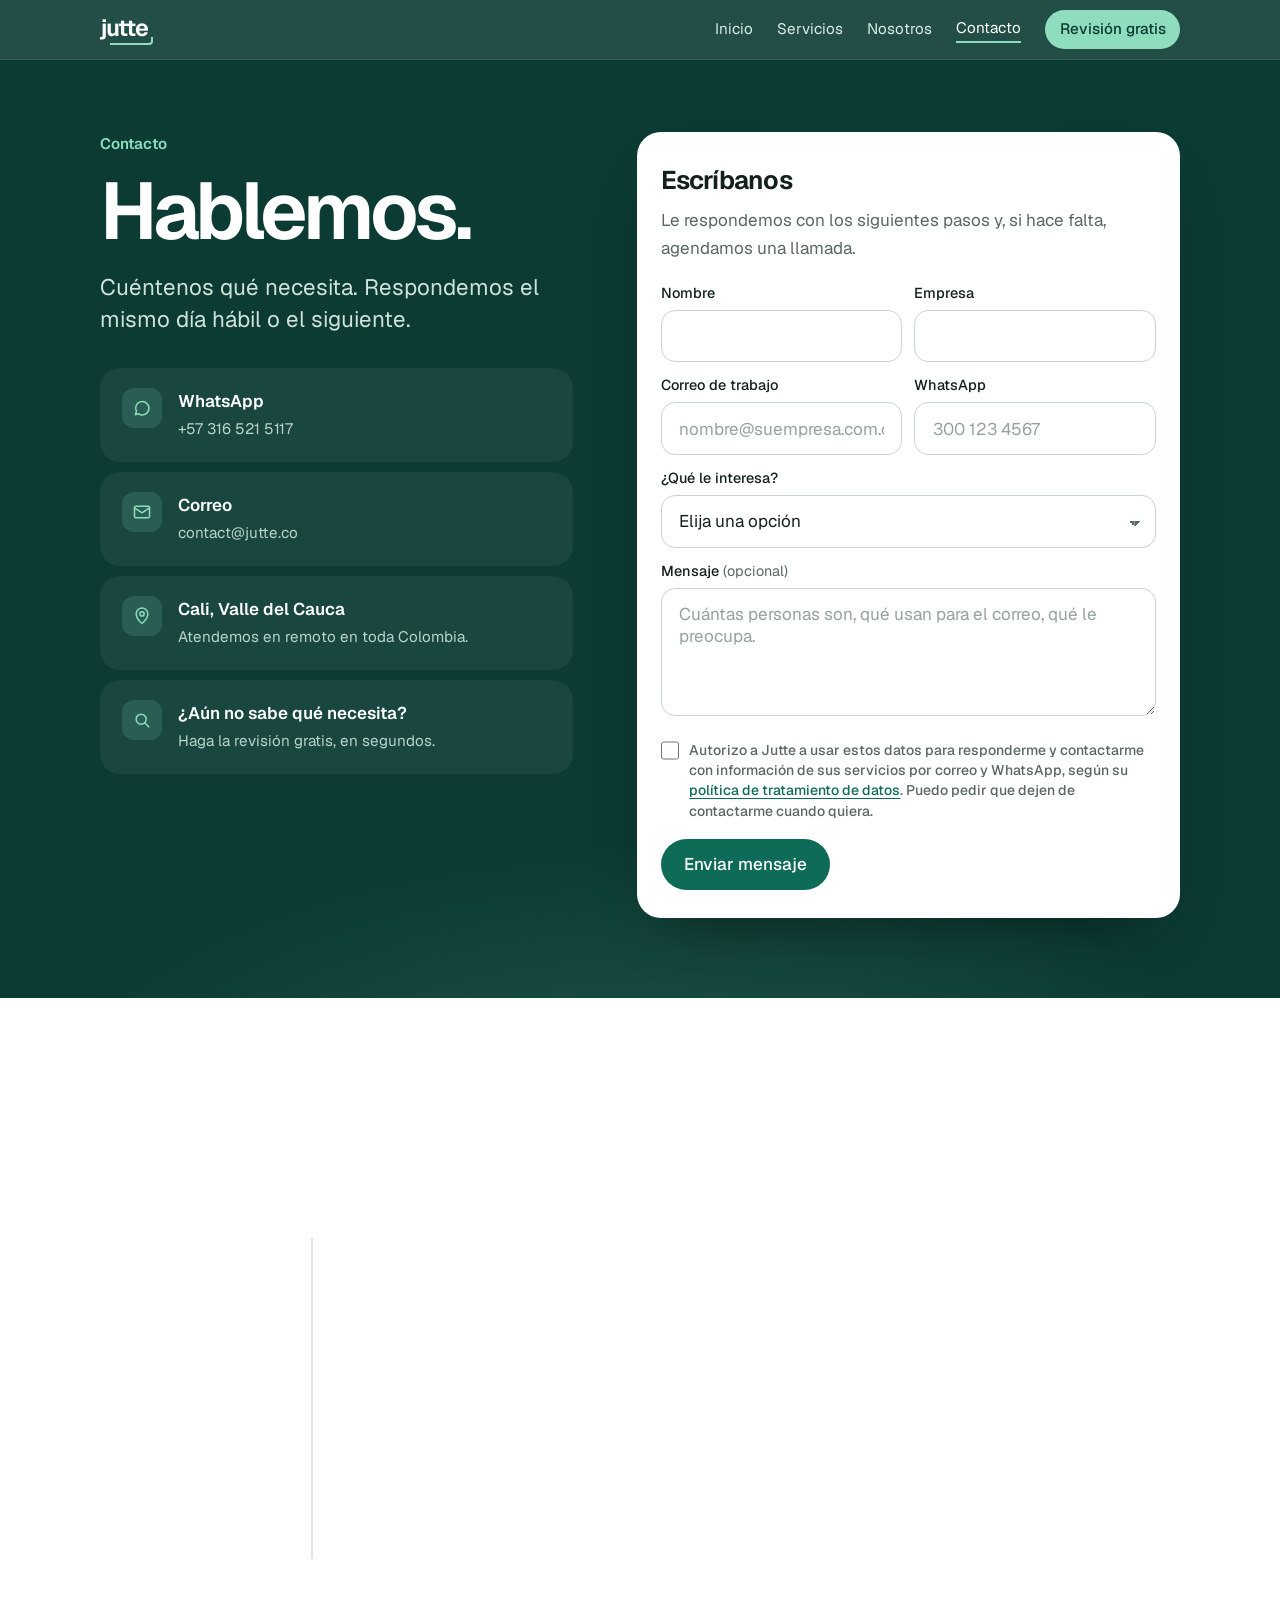
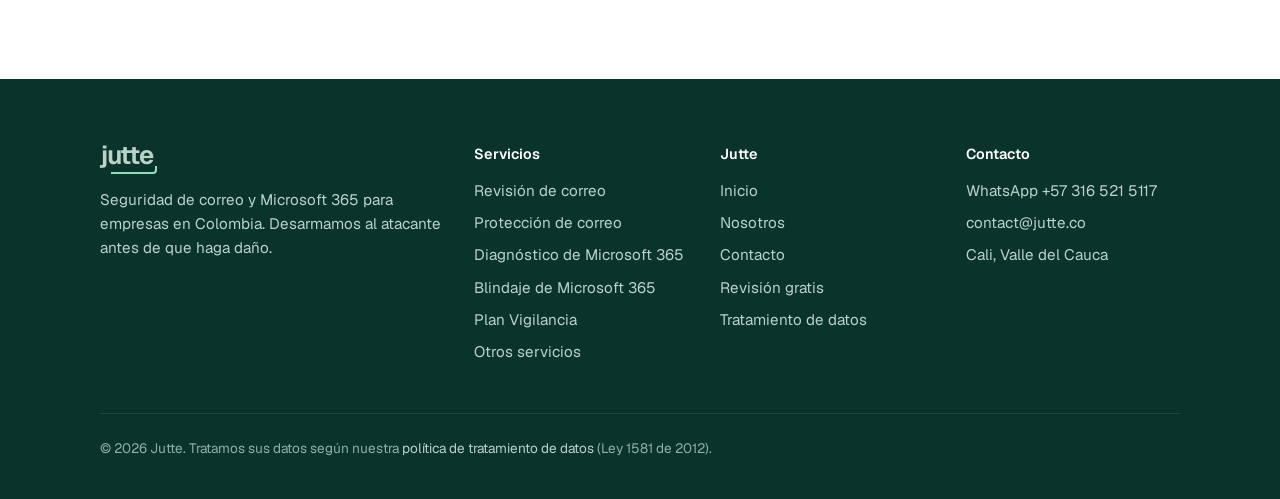
==== commit b6a35aea: "One-step check, leads, new copy (pages)" ====
--- a/contacto.html
+++ b/contacto.html
@@ -3,7 +3,7 @@
 <head>
 <meta charset="utf-8">
 <meta name="viewport" content="width=device-width, initial-scale=1">
-<meta http-equiv="Content-Security-Policy" content="default-src 'none'; script-src 'self'; style-src 'self'; font-src 'self'; img-src 'self' data:; connect-src https://dns.google https://jutte-consultas.azurewebsites.net; base-uri 'none'; form-action 'none'">
+<meta http-equiv="Content-Security-Policy" content="default-src 'none'; script-src 'self'; style-src 'self'; font-src 'self'; img-src 'self' data:; connect-src https://jutte-consultas.azurewebsites.net; base-uri 'none'; form-action 'none'">
 <meta name="referrer" content="no-referrer">
 <title>Contacto | Jutte</title>
 <meta name="description" content="Escríbanos por el formulario, WhatsApp o correo. Respondemos el mismo día hábil o el siguiente.">
@@ -16,9 +16,9 @@
 <meta name="theme-color" content="#0B3B33">
 <link rel="icon" href="data:image/svg+xml,%3Csvg xmlns='http://www.w3.org/2000/svg' viewBox='0 0 64 64'%3E%3Crect width='64' height='64' rx='14' fill='%230B3B33'/%3E%3Ccircle cx='35' cy='14' r='4.5' fill='%23fff'/%3E%3Cpath d='M35 25v19q0 9-9 9h-4' stroke='%23fff' stroke-width='7' fill='none' stroke-linecap='round'/%3E%3Cpath d='M14 58h30q4 0 4-4v-6' stroke='%238FDDBF' stroke-width='4' fill='none' stroke-linecap='round'/%3E%3C/svg%3E">
 <link rel="preload" href="assets/geist.woff2" as="font" type="font/woff2" crossorigin>
-<link rel="stylesheet" href="assets/site.css">
+<link rel="stylesheet" href="assets/site.css?v=72b36787">
 <script src="assets/boot.js"></script>
-<script src="assets/site.js" defer></script>
+<script src="assets/site.js?v=72b36787" defer></script>
 </head>
 <body>
 <a class="skip" href="#main">Saltar al contenido</a>
@@ -26,7 +26,7 @@
   <div class="wrap bar">
     <a class="brand" href="./" aria-label="Jutte, inicio">jutte</a>
     <button class="menu-btn" type="button" aria-expanded="false" aria-controls="menu">Menú</button>
-    <nav class="menu" id="menu" aria-label="Principal"><a href="./">Inicio</a><a href="servicios.html">Servicios</a><a href="nosotros.html">Nosotros</a><a href="contacto.html" aria-current="page">Contacto</a><a class="pill" href="./#revisar">Revisar mi dominio</a></nav>
+    <nav class="menu" id="menu" aria-label="Principal"><a href="./">Inicio</a><a href="servicios.html">Servicios</a><a href="nosotros.html">Nosotros</a><a href="contacto.html" aria-current="page">Contacto</a><a class="pill" href="./#revisar">Revisión gratis</a></nav>
   </div>
 </header>
 
@@ -42,9 +42,9 @@
             <span class="ico" aria-hidden="true"><svg width="20" height="20" viewBox="0 0 24 24" fill="none" stroke="currentColor" stroke-width="1.8" stroke-linecap="round" stroke-linejoin="round"><path d="M4 20l1.3-3.9A8 8 0 1 1 8 19z"/></svg></span>
             <div><strong>WhatsApp</strong><span>+57 316 521 5117</span></div>
           </a>
-          <a class="way" href="mailto:william@jutte.co">
+          <a class="way" href="mailto:contact@jutte.co">
             <span class="ico" aria-hidden="true"><svg width="20" height="20" viewBox="0 0 24 24" fill="none" stroke="currentColor" stroke-width="1.8" stroke-linecap="round" stroke-linejoin="round"><rect x="3" y="5" width="18" height="14" rx="2"/><path d="M3 7l9 6 9-6"/></svg></span>
-            <div><strong>Correo</strong><span>william@jutte.co</span></div>
+            <div><strong>Correo</strong><span>contact@jutte.co</span></div>
           </a>
           <div class="way">
             <span class="ico" aria-hidden="true"><svg width="20" height="20" viewBox="0 0 24 24" fill="none" stroke="currentColor" stroke-width="1.8" stroke-linecap="round" stroke-linejoin="round"><path d="M12 21s-7-6.2-7-11.5a7 7 0 0 1 14 0C19 14.8 12 21 12 21z"/><circle cx="12" cy="9.5" r="2.5"/></svg></span>
@@ -52,7 +52,7 @@
           </div>
           <a class="way" href="./#revisar">
             <span class="ico" aria-hidden="true"><svg width="20" height="20" viewBox="0 0 24 24" fill="none" stroke="currentColor" stroke-width="1.8" stroke-linecap="round" stroke-linejoin="round"><circle cx="11" cy="11" r="6"/><path d="M20 20l-4.5-4.5"/></svg></span>
-            <div><strong>¿Aún no sabe qué necesita?</strong><span>Revise su dominio gratis en segundos.</span></div>
+            <div><strong>¿Aún no sabe qué necesita?</strong><span>Haga la revisión gratis, en segundos.</span></div>
           </a>
         </div>
       </div>
@@ -65,11 +65,11 @@
             <div><label for="c-nombre">Nombre</label><input class="field" id="c-nombre" name="nombre" autocomplete="name"></div>
             <div><label for="c-empresa">Empresa</label><input class="field" id="c-empresa" name="empresa" autocomplete="organization"></div>
             <div><label for="c-correo">Correo de trabajo</label><input class="field" id="c-correo" name="correo" type="email" autocomplete="email" placeholder="nombre@suempresa.com.co"></div>
-            <div><label for="c-wa">WhatsApp <span class="opt">(opcional)</span></label><input class="field" id="c-wa" name="whatsapp" type="tel" autocomplete="tel" placeholder="300 123 4567"></div>
+            <div><label for="c-wa">WhatsApp</label><input class="field" id="c-wa" name="whatsapp" type="tel" inputmode="tel" autocomplete="tel" placeholder="300 123 4567"></div>
             <div class="full"><label for="c-servicio">¿Qué le interesa?</label>
               <select class="field" id="c-servicio" name="servicio">
                 <option value="">Elija una opción</option>
-                <option value="Chequeo de correo">Chequeo de correo gratis</option>
+                <option value="Revisión de correo">Revisión de correo gratis</option>
                 <option value="Protección de correo">Protección de correo</option>
                 <option value="Diagnóstico de Microsoft 365">Diagnóstico de Microsoft 365</option>
                 <option value="Blindaje de Microsoft 365">Blindaje de Microsoft 365</option>
@@ -82,7 +82,8 @@
               </select>
             </div>
             <div class="full"><label for="c-mensaje">Mensaje <span class="opt">(opcional)</span></label><textarea class="field" id="c-mensaje" name="mensaje" placeholder="Cuántas personas son, qué usan para el correo, qué le preocupa."></textarea></div>
-            <label class="consent full"><input type="checkbox" name="consentimiento"><span>Autorizo a Jutte a usar estos datos para responderme y contactarme, según su <a href="privacidad.html">política de tratamiento de datos</a>.</span></label>
+            <div class="hp" aria-hidden="true"><label for="k-jt">No llene este campo</label><input id="k-jt" name="jt_confirm" type="text" tabindex="-1" autocomplete="off"></div>
+            <label class="consent full"><input type="checkbox" name="consentimiento"><span>Autorizo a Jutte a usar estos datos para responderme y contactarme con información de sus servicios por correo y WhatsApp, según su <a href="privacidad.html">política de tratamiento de datos</a>. Puedo pedir que dejen de contactarme cuando quiera.</span></label>
           </div>
           <p class="msg" role="alert" hidden></p>
           <div class="form-actions"><button class="btn btn-green" type="submit">Enviar mensaje</button></div>
@@ -97,7 +98,7 @@
       <h2 class="big" id="after-title" data-reveal>Qué pasa después.</h2>
       <ol class="timeline">
         <li data-reveal><span class="dot" aria-hidden="true">1</span><h3>Le respondemos</h3><p>El mismo día hábil o el siguiente, por el medio que prefiera.</p></li>
-        <li data-reveal><span class="dot" aria-hidden="true">2</span><h3>Revisamos su caso</h3><p>Hacemos el chequeo gratis de su dominio y le contamos lo que vemos en una llamada de 20 minutos.</p></li>
+        <li data-reveal><span class="dot" aria-hidden="true">2</span><h3>Revisamos su caso</h3><p>Hacemos la revisión gratis de su dominio y le contamos lo que encontramos en una llamada de 20 minutos.</p></li>
         <li data-reveal><span class="dot" aria-hidden="true">3</span><h3>Le proponemos un paso</h3><p>Con precio fijo y por escrito. Si no le sirve, no pasa nada.</p></li>
       </ol>
     </div>
@@ -109,12 +110,12 @@
     <div class="foot-grid">
       <div>
         <a class="brand" href="./" aria-label="Jutte, inicio">jutte</a>
-        <p>Seguridad de correo y Microsoft 365 para empresas en Cali. Desarmamos al atacante antes de que haga daño.</p>
+        <p>Seguridad de correo y Microsoft 365 para empresas en Colombia. Desarmamos al atacante antes de que haga daño.</p>
       </div>
       <div>
         <h2>Servicios</h2>
         <ul>
-          <li><a href="servicios.html#chequeo">Chequeo de correo</a></li>
+          <li><a href="servicios.html#chequeo">Revisión de correo</a></li>
           <li><a href="servicios.html#correo">Protección de correo</a></li>
           <li><a href="servicios.html#diagnostico">Diagnóstico de Microsoft 365</a></li>
           <li><a href="servicios.html#blindaje">Blindaje de Microsoft 365</a></li>
@@ -128,7 +129,7 @@
           <li><a href="./">Inicio</a></li>
           <li><a href="nosotros.html">Nosotros</a></li>
           <li><a href="contacto.html">Contacto</a></li>
-          <li><a href="./#revisar">Revisar mi dominio</a></li>
+          <li><a href="./#revisar">Revisión gratis</a></li>
           <li><a href="privacidad.html">Tratamiento de datos</a></li>
         </ul>
       </div>
@@ -136,7 +137,7 @@
         <h2>Contacto</h2>
         <ul>
           <li><a href="https://wa.me/573165215117" rel="noopener">WhatsApp +57 316 521 5117</a></li>
-          <li><a href="mailto:william@jutte.co">william@jutte.co</a></li>
+          <li><a href="mailto:contact@jutte.co">contact@jutte.co</a></li>
           <li>Cali, Valle del Cauca</li>
         </ul>
       </div>
--- a/assets/site.css
+++ b/assets/site.css
@@ -425,3 +425,25 @@
 .ways-dark .way .ico { background: rgba(143,221,191,.15); color: var(--jade); }
 .ways-dark .way span { color: #B9D3C9; }
 @media (min-width: 56rem) { .contact-hero .wrap { grid-template-columns: 1fr 1.15fr; gap: 4rem; align-items: start; } }
+
+/* One-step check form */
+.check-grid { display: grid; gap: .9rem; margin-bottom: 1rem; }
+@media (min-width: 40rem) { .check-grid { grid-template-columns: 1.3fr 1fr; } }
+.check .check-grid .field { width: 100%; }
+.check .consent { display: flex; margin: 0 0 1.1rem; font-weight: 400; }
+.check .consent span { display: block; }
+.check-btn { width: 100%; padding: 1rem 1.25rem; font-size: 1.05rem; }
+.hp { position: absolute !important; left: -10000px; top: auto; width: 1px; height: 1px; overflow: hidden; }
+.check[hidden] { display: none; }
+
+/* Result: recommended service */
+.offer { margin-top: 1.5rem; padding: 1.25rem 1.25rem 1.3rem; border-radius: 18px; background: var(--mint); }
+.offer-k { margin: 0 0 .2rem; font-size: .85rem; font-weight: 600; color: var(--green); }
+.offer h3 { font-size: 1.25rem; letter-spacing: -.02em; margin: 0 0 .35rem; }
+.offer-price { margin: 0 0 .5rem; color: var(--muted); }
+.offer-price strong { color: var(--ink); font-size: 1.35rem; font-weight: 650; letter-spacing: -.03em; margin-right: .15rem; }
+.offer > p:not(.offer-k):not(.offer-price) { margin: 0 0 1rem; }
+.offer-actions { display: flex; flex-wrap: wrap; gap: .6rem; align-items: center; }
+.offer-actions .link-arrow { margin-left: .4rem; }
+.sent { margin: 1rem 0 0; font-size: .9rem; color: var(--muted); }
+button.again { background: none; border: 0; padding: 0; margin-top: .9rem; color: var(--green); cursor: pointer; font: inherit; font-size: .95rem; }
